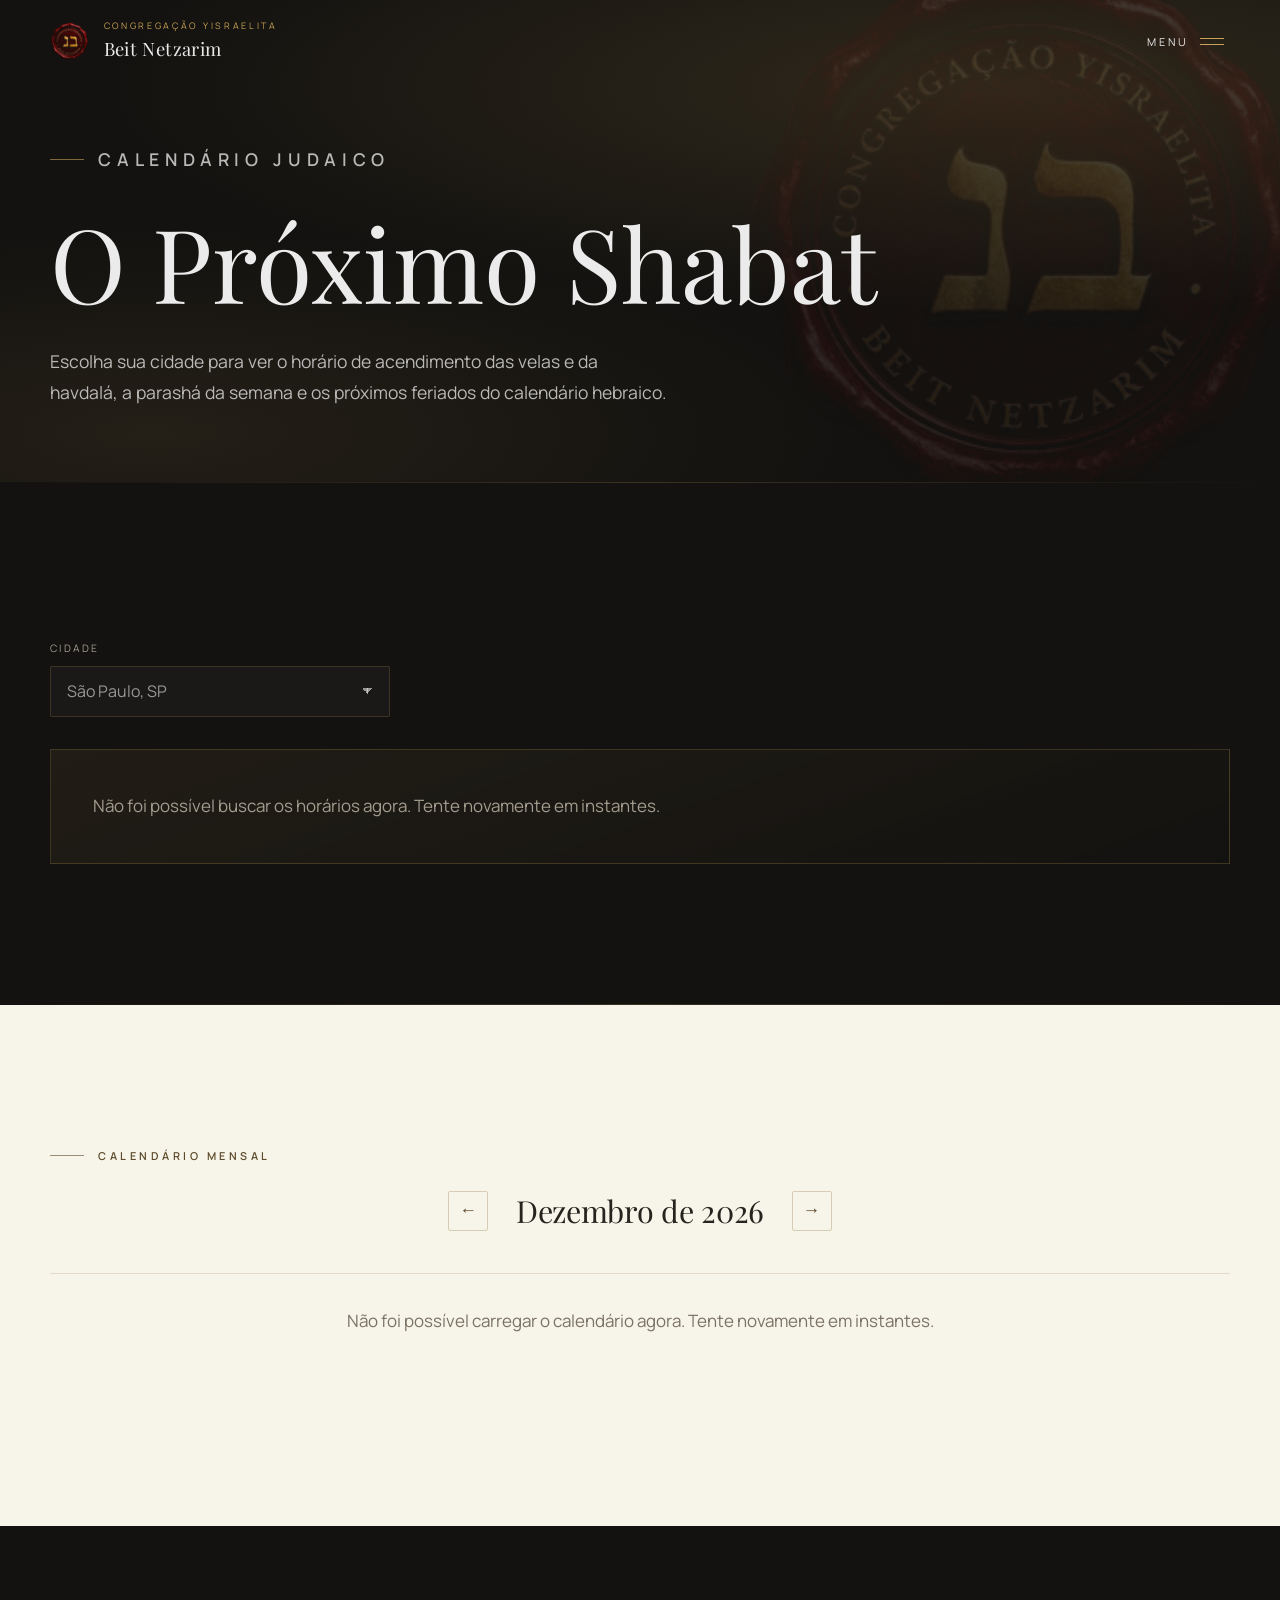
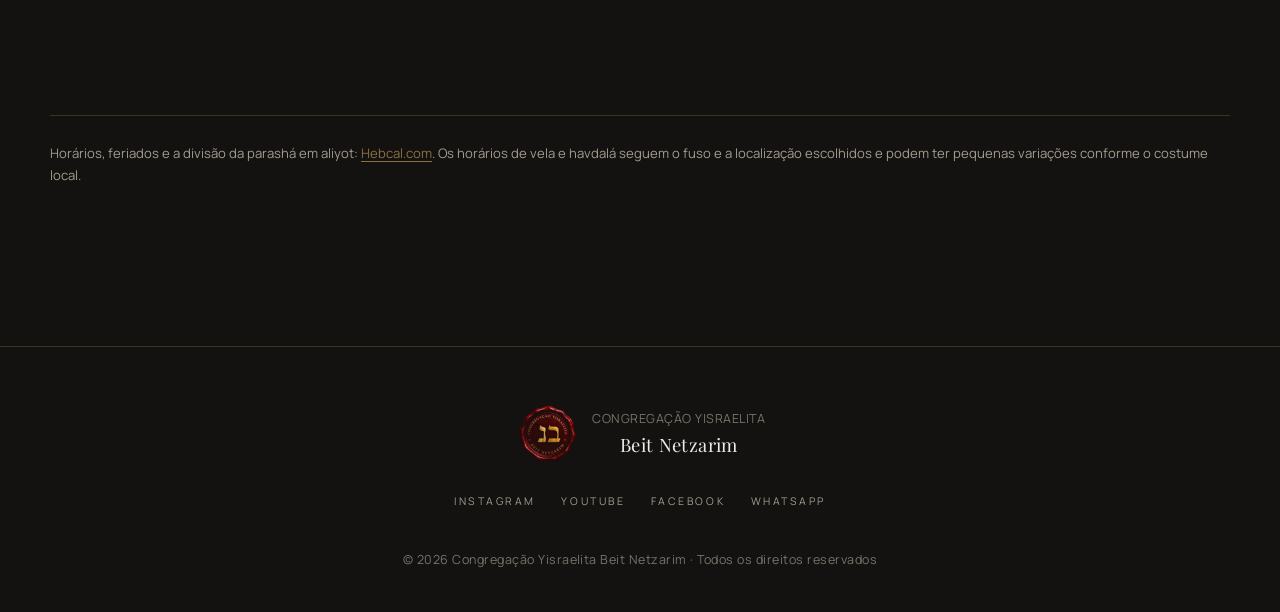
==== calendario.html @ b473cd00 "Adicionar Tora Online e Calendario Judaico Duas paginas novas, no mesmo estilo visual do site:  - to" ====
<!DOCTYPE html>
<html lang="pt-BR">
<head>
<meta charset="utf-8">
<meta name="viewport" content="width=device-width, initial-scale=1">
<title>Calendário Judaico — Congregação Yisraelita Beit Netzarim</title>
<meta name="description" content="O calendário judaico: horário de acendimento das velas e havdalá para a sua cidade, a parashá da semana e os próximos feriados e moadim.">
<meta name="theme-color" content="#131210">
<meta property="og:type" content="website">
<meta property="og:title" content="Calendário Judaico — Beit Netzarim">
<meta property="og:description" content="Horários de Shabat para a sua cidade, a parashá da semana e o calendário do mês.">
<meta property="og:locale" content="pt_BR">
<meta property="og:url" content="https://beitnetzarim.com.br/calendario.html">
<meta property="og:image" content="https://beitnetzarim.com.br/logo.png">
<link rel="canonical" href="https://beitnetzarim.com.br/calendario.html">

<link rel="icon" href="favicon.png" type="image/png">
<link rel="apple-touch-icon" href="logo.png">

<link rel="preconnect" href="https://fonts.googleapis.com">
<link rel="preconnect" href="https://fonts.gstatic.com" crossorigin>
<link href="https://fonts.googleapis.com/css2?family=Manrope:wght@300;400;500;600;700&family=Playfair+Display:ital,wght@0,400;0,500;1,400&display=swap" rel="stylesheet">
<link rel="stylesheet" href="styles.css">
<script>document.documentElement.classList.add('js-reveal');</script>
</head>
<body>

<!-- ==================== CABEÇALHO ==================== -->
<header class="site-header" id="header">
  <a class="brand" href="index.html#inicio" aria-label="Beit Netzarim — início">
    <img class="brand__mark" src="logo-96.png" alt="" width="96" height="96">
    <span class="brand__text">
      <small>Congregação Yisraelita</small>
      <strong>Beit Netzarim</strong>
    </span>
  </a>
  <button class="menu-btn" id="menuBtn" aria-expanded="false" aria-controls="overlay">
    <span class="label">Menu</span>
    <span class="menu-btn__bars" aria-hidden="true"><span></span><span></span></span>
  </button>
</header>

<!-- ==================== MENU ==================== -->
<div class="overlay" id="overlay" role="dialog" aria-modal="true" aria-label="Menu de navegação">
  <div class="overlay__inner">
    <nav>
      <a href="index.html#inicio"><span>01</span>Início</a>
      <a href="index.html#quem-somos"><span>02</span>Quem Somos</a>
      <a href="index.html#lideranca"><span>03</span>Nosso Líder</a>
      <a href="index.html#pilares"><span>04</span>Nossos Pilares</a>
      <a href="index.html#emunatenu"><span>05</span>Nossa Fé</a>
      <a href="index.html#encontros"><span>06</span>Encontros</a>
      <a href="index.html#moadim"><span>07</span>Moadim</a>
      <a href="tora.html"><span>08</span>Torá Online</a>
      <a href="calendario.html"><span>09</span>Calendário</a>
      <a href="index.html#ensino"><span>10</span>Ensino</a>
      <a href="index.html#tzedaka"><span>11</span>Tzedaká</a>
      <a href="index.html#contato"><span>12</span>Contato</a>
    </nav>
    <aside class="overlay__aside">
      <h4>Onde estamos</h4>
      <p>Rua Exemplo, 000 — Bairro<br>Cidade / UF — CEP 00000-000</p>
      <h4>Fale conosco</h4>
      <p><a href="https://wa.me/5500000000000">(00) 00000-0000</a><br>
         <a href="mailto:contato@beitnetzarim.com.br">contato@beitnetzarim.com.br</a></p>
      <h4>Shabat</h4>
      <p>Sexta-feira, ao pôr do sol — Kabalat Shabat<br>Sábado, 10h — Shacharit e Torá<br>Sábado, 15h — Minchá</p>
    </aside>
  </div>
</div>

<!-- ==================== INTRODUÇÃO ==================== -->
<section class="hero hero--pagina" id="inicio">
  <div class="hero__bg" aria-hidden="true"></div>
  <div class="wrap">
    <p class="eyebrow reveal">Calendário Judaico</p>
    <h1 class="reveal hero--pagina__titulo">O Próximo Shabat</h1>
    <p class="lead reveal" style="max-width:56ch">Escolha sua cidade para ver o horário de acendimento das
      velas e da havdalá, a parashá da semana e os próximos feriados do calendário hebraico.</p>
  </div>
</section>

<hr class="rule">

<!-- ==================== LOCALIZAÇÃO + PRÓXIMO SHABAT ==================== -->
<section id="proximo-shabat">
  <div class="wrap">
    <form class="local-form reveal" id="localForm">
      <label>Cidade
        <select id="localCidade" name="cidade"></select>
      </label>
    </form>

    <div class="shabat-card reveal" id="shabatCard" aria-live="polite">
      <p class="shabat-card__status">Buscando horários…</p>
    </div>
  </div>
</section>

<hr class="rule">

<!-- ==================== CALENDÁRIO MENSAL ==================== -->
<section id="calendario-mensal" class="light">
  <div class="wrap">
    <p class="eyebrow reveal">Calendário mensal</p>
    <div class="mes-nav reveal">
      <button class="mes-nav__seta" id="mesAnterior" type="button" aria-label="Mês anterior">&larr;</button>
      <h2 id="mesTitulo">—</h2>
      <button class="mes-nav__seta" id="mesProximo" type="button" aria-label="Próximo mês">&rarr;</button>
    </div>

    <div class="mes-lista" id="mesLista" aria-live="polite">
      <p class="mes-lista__status">Carregando o calendário do mês…</p>
    </div>
  </div>
</section>

<section id="fonte-calendario">
  <div class="wrap">
    <p class="fonte-nota reveal">Horários, feriados e a divisão da parashá em aliyot:
      <a href="https://www.hebcal.com" target="_blank" rel="noopener">Hebcal.com</a>. Os horários de vela e
      havdalá seguem o fuso e a localização escolhidos e podem ter pequenas variações conforme o costume
      local.</p>
  </div>
</section>

<!-- ==================== RODAPÉ ==================== -->
<footer class="site-footer">
  <div class="wrap">
    <a class="brand" href="index.html#inicio">
      <img class="brand__mark brand__mark--footer" src="logo-96.png" alt="" width="96" height="96" loading="lazy">
      <span class="brand__text">
        <small>Congregação Yisraelita</small>
        <strong>Beit Netzarim</strong>
      </span>
    </a>
    <div class="social">
      <a href="#" rel="noopener">Instagram</a>
      <a href="https://www.youtube.com/channel/UC_2wBOGGuZ4y0qSCQz2NJFg" target="_blank" rel="noopener">YouTube</a>
      <a href="#" rel="noopener">Facebook</a>
      <a href="https://wa.me/5500000000000" rel="noopener">WhatsApp</a>
    </div>
    <small>&copy; <span id="ano"></span> Congregação Yisraelita Beit Netzarim &middot; Todos os direitos reservados</small>
  </div>
</footer>

<script src="main.js"></script>
<script src="calendario.js"></script>
</body>
</html>
---- styles.css ----
/* ============================================================
   Congregação Yisraelita Beit Netzarim — estilos
   ============================================================ */

:root{
  --ink:#131210;
  --ink-2:#1b1a17;
  --ink-3:#292723;
  --cream:#f7f4e9;
  --text:#ebebeb;
  --muted:#a39c8f;
  --gold:#c7a257;
  --gold-deep:#8b6f40;
  --gold-dark:#5c4a2a;
  --line:rgba(199,162,87,.22);
  --serif:"Playfair Display", Georgia, "Times New Roman", serif;
  --sans:"Manrope", system-ui, -apple-system, "Segoe UI", sans-serif;
  --maxw:1180px;
}

*,*::before,*::after{box-sizing:border-box}
html{scroll-behavior:smooth}
body{
  margin:0;
  background:var(--ink);
  color:var(--text);
  font-family:var(--sans);
  font-size:17px;
  line-height:1.75;
  -webkit-font-smoothing:antialiased;
  overflow-x:hidden;
}
body.no-scroll{overflow:hidden}
img{max-width:100%;display:block}
a{color:inherit;text-decoration:none}

/* --- tipografia utilitária --- */
.serif{font-family:var(--serif)}
.eyebrow{
  font-size:.68rem;
  letter-spacing:.32em;
  text-transform:uppercase;
  color:var(--gold);
  font-weight:600;
  display:flex;
  align-items:center;
  gap:.9rem;
}
.eyebrow::before{
  content:"";
  width:34px;height:1px;background:var(--gold);opacity:.6;
  flex:none;
}
.eyebrow.center{justify-content:center}
h1,h2,h3{font-family:var(--serif);font-weight:400;line-height:1.14;margin:0}
h2{font-size:clamp(2rem,4.6vw,3.4rem);letter-spacing:-.01em}
h3{font-size:1.35rem}
p{margin:0 0 1.15rem}
.lead{font-size:1.08rem;color:rgba(235,235,235,.78)}
.muted{color:var(--muted)}
em.gold{color:var(--gold);font-style:italic}

.wrap{width:min(100% - 2.6rem,var(--maxw));margin-inline:auto}
section{position:relative;padding:clamp(5rem,11vw,9rem) 0;scroll-margin-top:5rem}
.rule{height:1px;background:linear-gradient(90deg,transparent,var(--line),transparent);border:0;margin:0}

/* --- botões --- */
.btn{
  display:inline-flex;align-items:center;gap:.7rem;
  padding:.95rem 1.9rem;
  font-size:.72rem;letter-spacing:.22em;text-transform:uppercase;font-weight:600;
  border:1px solid var(--gold);
  color:var(--gold);
  background:transparent;
  border-radius:2px;
  cursor:pointer;
  transition:background .35s ease,color .35s ease,transform .35s ease;
}
.btn:hover{background:var(--gold);color:var(--ink);transform:translateY(-2px)}
.btn--solid{background:var(--gold);color:var(--ink)}
.btn--solid:hover{background:var(--cream);border-color:var(--cream)}
.btn--ghost{border-color:rgba(235,235,235,.28);color:rgba(235,235,235,.85)}
.btn--ghost:hover{background:rgba(235,235,235,.9);border-color:transparent;color:var(--ink)}
.btn-row{display:flex;flex-wrap:wrap;gap:1rem;margin-top:2.2rem}

/* --- cabeçalho --- */
.site-header{
  position:fixed;inset:0 0 auto 0;z-index:60;
  display:flex;align-items:center;justify-content:space-between;
  padding:1.1rem clamp(1.3rem,4vw,3rem);
  transition:background .4s ease,padding .4s ease,border-color .4s ease;
  border-bottom:1px solid transparent;
}
.site-header.scrolled{
  background:rgba(19,18,16,.86);
  backdrop-filter:blur(14px);
  border-bottom-color:var(--line);
  padding-top:.8rem;padding-bottom:.8rem;
}
.brand{display:flex;align-items:center;gap:.85rem}
.brand__mark{width:42px;height:42px;flex:none;object-fit:contain}
.brand__mark--footer{width:64px;height:64px}
.brand__text small{
  display:block;font-size:.56rem;letter-spacing:.3em;text-transform:uppercase;color:var(--gold);
}
.brand__text strong{
  display:block;font-family:var(--serif);font-weight:400;font-size:1.15rem;letter-spacing:.02em;
}
.menu-btn{
  display:flex;align-items:center;gap:.7rem;background:none;border:0;color:var(--text);
  font-family:var(--sans);font-size:.68rem;letter-spacing:.28em;text-transform:uppercase;
  cursor:pointer;padding:.5rem;
}
.menu-btn__bars{display:grid;gap:5px}
.menu-btn__bars span{display:block;width:24px;height:1px;background:var(--gold);transition:transform .3s ease,opacity .3s ease}
body.menu-open .menu-btn__bars span:first-child{transform:translateY(3px) rotate(45deg)}
body.menu-open .menu-btn__bars span:last-child{transform:translateY(-3px) rotate(-45deg)}

/* --- menu overlay --- */
.overlay{
  position:fixed;inset:0;z-index:55;
  background:rgba(19,18,16,.97);
  display:grid;place-items:center;
  opacity:0;visibility:hidden;transition:opacity .45s ease,visibility .45s;
}
body.menu-open .overlay{opacity:1;visibility:visible}
.overlay__inner{
  width:min(100% - 3rem,var(--maxw));
  display:grid;gap:3rem;
  grid-template-columns:1.4fr .9fr;
  align-items:center;
}
.overlay nav{display:grid;gap:.2rem}
.overlay nav a{
  font-family:var(--serif);font-size:clamp(1.6rem,4.2vw,2.6rem);
  color:rgba(235,235,235,.85);
  padding:.2rem 0;
  display:flex;align-items:baseline;gap:1rem;
  opacity:0;transform:translateY(18px);
  transition:color .3s ease,opacity .5s ease,transform .5s ease;
}
body.menu-open .overlay nav a{opacity:1;transform:none}
.overlay nav a span{font-family:var(--sans);font-size:.6rem;letter-spacing:.2em;color:var(--gold-deep)}
.overlay nav a:hover{color:var(--gold)}
.overlay__aside{border-left:1px solid var(--line);padding-left:2.4rem;font-size:.92rem;color:var(--muted)}
.overlay__aside h4{font-family:var(--sans);font-size:.64rem;letter-spacing:.28em;text-transform:uppercase;color:var(--gold);margin:0 0 .6rem}
.overlay__aside p{margin-bottom:1.6rem;line-height:1.6}

/* --- hero --- */
.hero{
  min-height:100svh;display:flex;align-items:center;
  padding-top:7rem;padding-bottom:5rem;
  position:relative;overflow:hidden;
}
.hero__bg{
  position:absolute;inset:0;z-index:0;
  background:
    radial-gradient(120% 80% at 78% 18%,rgba(199,162,87,.16),transparent 58%),
    radial-gradient(90% 70% at 12% 90%,rgba(139,111,64,.14),transparent 60%),
    var(--ink);
}
/* selo da congregação como marca d'água do hero */
.hero__bg::after{
  content:"";position:absolute;
  top:50%;right:-4%;transform:translateY(-50%);
  width:min(60vw,620px);aspect-ratio:1;
  background:url("logo-320.png") center/contain no-repeat;
  opacity:.14;
  filter:saturate(.85);
  pointer-events:none;
}
@media (max-width:900px){
  .hero__bg::after{right:-22%;width:min(88vw,520px);opacity:.1}
}
.hero .wrap{position:relative;z-index:1}
.hero h1{
  font-size:clamp(2.9rem,8.4vw,6.4rem);
  max-width:15ch;
  margin:1.8rem 0 1.6rem;
}
.hero p{max-width:52ch;font-size:1.1rem;color:rgba(235,235,235,.76)}
.hero__scroll{
  position:absolute;left:50%;bottom:2.2rem;transform:translateX(-50%);
  font-size:.6rem;letter-spacing:.3em;text-transform:uppercase;color:var(--muted);
  display:grid;justify-items:center;gap:.7rem;z-index:1;
}
.hero__scroll i{display:block;width:1px;height:46px;background:linear-gradient(var(--gold),transparent);animation:drop 2.4s ease-in-out infinite}
@keyframes drop{0%,100%{opacity:.3;transform:scaleY(.6)}50%{opacity:1;transform:scaleY(1)}}

/* --- blocos de conteúdo --- */
.split{display:grid;grid-template-columns:1fr 1fr;gap:clamp(2.5rem,6vw,5.5rem);align-items:center}
.stack > * + *{margin-top:1.4rem}

.plate{
  position:relative;
  border:1px solid var(--line);
  background:linear-gradient(160deg,rgba(199,162,87,.07),rgba(19,18,16,.4));
  padding:clamp(2rem,5vw,3.6rem);
  display:grid;place-items:center;gap:1rem;text-align:center;
  min-height:340px;
}
.plate::before,.plate::after{
  content:"";position:absolute;width:16px;height:16px;border:1px solid var(--gold);opacity:.7;
}
.plate::before{top:12px;left:12px;border-right:0;border-bottom:0}
.plate::after{bottom:12px;right:12px;border-left:0;border-top:0}
.plate .hebrew{font-family:var(--serif);font-size:clamp(2.4rem,5.5vw,3.6rem);color:var(--gold);line-height:1.2}
.plate .translit{font-size:.66rem;letter-spacing:.3em;text-transform:uppercase;color:var(--muted)}

/* --- nosso líder --- */
.leader{align-items:start}
.leader__photo{
  position:relative;aspect-ratio:4/5;overflow:hidden;
  border:1px solid var(--line);
  background:linear-gradient(160deg,rgba(199,162,87,.1),rgba(19,18,16,.5));
}
.leader__photo img{width:100%;height:100%;object-fit:cover;display:block}
.leader__photo--vazio img{display:none}
.leader__placeholder{
  position:absolute;inset:0;display:none;
  flex-direction:column;align-items:center;justify-content:center;gap:.9rem;
  color:var(--muted);text-align:center;
}
.leader__photo--vazio .leader__placeholder{display:flex}
.leader__placeholder svg{width:52px;height:52px;fill:currentColor;opacity:.5}
.leader__placeholder span{font-size:.64rem;letter-spacing:.22em;text-transform:uppercase}
.leader__badge{
  position:absolute;left:0;right:0;bottom:0;z-index:1;
  padding:1.6rem 1.6rem 1.4rem;
  background:linear-gradient(0deg,rgba(19,18,16,.94),rgba(19,18,16,.55) 65%,transparent);
  display:grid;gap:.15rem;
}
.leader__badge-name{font-size:.64rem;letter-spacing:.2em;text-transform:uppercase;color:rgba(235,235,235,.75)}
.leader__badge-role{font-family:var(--serif);font-weight:400;font-size:1.5rem;color:var(--cream)}
.leader__badge-sub{font-size:.62rem;letter-spacing:.28em;text-transform:uppercase;color:var(--gold)}

/* janela "Ver mais" do líder: mesma base do moed-modal, com foto no topo */
.lider-modal{padding:0;overflow:hidden}
.lider-modal__close{
  position:absolute;top:1.1rem;right:1.1rem;z-index:3;
}
.lider-modal__photo{
  position:relative;width:100%;aspect-ratio:16/10;
  background:linear-gradient(160deg,rgba(199,162,87,.14),rgba(19,18,16,.5));
  flex:none;
}
.lider-modal__photo img{width:100%;height:100%;object-fit:cover;display:block}
.lider-modal__photo.leader__photo--vazio img{display:none}
.lider-modal .moed-modal__body{padding-top:1.8rem}

/* --- pilares --- */
.grid-4{display:grid;grid-template-columns:repeat(4,1fr);gap:1.4rem;margin-top:3.4rem}
.card{
  border:1px solid rgba(199,162,87,.16);
  background:rgba(199,162,87,.04);
  padding:2rem 1.7rem;
  transition:transform .4s ease,border-color .4s ease,background .4s ease;
}
.card:hover{transform:translateY(-6px);border-color:var(--gold);background:rgba(199,162,87,.08)}
.card .num{font-family:var(--serif);font-size:.9rem;color:var(--gold-deep);letter-spacing:.1em}
.card h3{margin:.9rem 0 .7rem;font-size:1.3rem}
.card p{font-size:.95rem;color:var(--muted);margin:0;line-height:1.7}

/* --- declaração de fé (acordeão) --- */
.creed{margin-top:3.2rem;border-top:1px solid var(--line)}
.creed__item{border-bottom:1px solid var(--line)}
.creed__item summary{
  list-style:none;cursor:pointer;
  display:flex;align-items:baseline;gap:1.3rem;
  padding:1.6rem .4rem;
  font-family:var(--serif);font-size:clamp(1.25rem,2.6vw,1.7rem);
  transition:color .3s ease,padding-left .3s ease;
}
.creed__item summary::-webkit-details-marker{display:none}
.creed__item summary:hover{color:var(--gold);padding-left:.9rem}
.creed__item summary:focus-visible{outline:1px solid var(--gold);outline-offset:4px}
.creed__num{
  font-family:var(--sans);font-size:.7rem;letter-spacing:.2em;font-weight:600;
  color:var(--gold-deep);flex:none;min-width:2.2rem;
}
.creed__sign{margin-left:auto;flex:none;position:relative;width:14px;height:14px;align-self:center}
.creed__sign::before,.creed__sign::after{
  content:"";position:absolute;background:var(--gold);
  left:0;top:6px;width:14px;height:1px;
  transition:transform .35s ease,opacity .35s ease;
}
.creed__sign::after{transform:rotate(90deg)}
.creed__item[open] .creed__sign::after{transform:rotate(0);opacity:0}
.creed__item[open] > summary{color:var(--gold)}
.creed__body{padding:0 .4rem 2rem calc(2.2rem + 1.3rem);max-width:74ch}
.creed__body p{color:rgba(235,235,235,.78);font-size:1rem;line-height:1.85}
.creed__body p:last-child{margin-bottom:0}
.creed__body p + p{margin-top:0}
.creed__hint{font-size:.7rem;letter-spacing:.22em;text-transform:uppercase;color:var(--muted);margin-top:1.6rem}

/* --- agenda --- */
.schedule{display:grid;gap:0;margin-top:3.2rem;border-top:1px solid var(--line)}
.schedule__row{
  display:grid;grid-template-columns:.55fr 1.3fr .8fr;gap:1.5rem;align-items:baseline;
  padding:1.7rem .4rem;border-bottom:1px solid var(--line);
  transition:background .35s ease,padding-left .35s ease;
}
.schedule__row:hover{background:rgba(199,162,87,.05);padding-left:1.1rem}
.schedule__day{font-size:.68rem;letter-spacing:.26em;text-transform:uppercase;color:var(--gold)}
.schedule__name{font-family:var(--serif);font-size:1.35rem}
.schedule__name small{display:block;font-family:var(--sans);font-size:.85rem;color:var(--muted);letter-spacing:0;margin-top:.35rem}
.schedule__time{font-size:.95rem;color:rgba(235,235,235,.8);text-align:right}

/* --- moadim --- */
.moadim{display:grid;grid-template-columns:repeat(3,1fr);gap:1.2rem;margin-top:3.2rem}
.moed{
  border:1px solid rgba(199,162,87,.14);padding:1.5rem 1.4rem;
  display:grid;gap:.35rem;background:rgba(19,18,16,.4);
  text-align:left;width:100%;font:inherit;color:inherit;cursor:pointer;
  transition:border-color .35s ease,transform .35s ease,background .35s ease;
}
.moed:hover{border-color:var(--gold);transform:translateY(-4px);background:rgba(199,162,87,.06)}
.moed:focus-visible{outline:1px solid var(--gold);outline-offset:4px}
.moed b{font-family:var(--serif);font-weight:400;font-size:1.2rem}
.moed .mes{font-size:.7rem;letter-spacing:.2em;text-transform:uppercase;color:var(--gold-deep)}
.moed small{color:var(--muted);font-size:.88rem;line-height:1.6}
.moed .abrir{
  margin-top:.7rem;font-size:.62rem;letter-spacing:.24em;text-transform:uppercase;color:var(--gold);
  display:flex;align-items:center;gap:.5rem;
}
.moed .abrir::after{content:"→";transition:transform .35s ease}
.moed:hover .abrir::after{transform:translateX(5px)}

/* --- janela de cada festa --- */
.moed-modal:not([open]){display:none} /* também cobre navegadores sem <dialog> */
.moed-modal[open]{display:flex;flex-direction:column}
.moed-modal{
  border:1px solid var(--line);
  background:var(--ink-2);
  color:var(--text);
  padding:0;
  width:min(100% - 2rem,720px);
  max-height:min(86vh,900px);
  border-radius:3px;
  box-shadow:0 30px 90px rgba(0,0,0,.65);
}
.moed-modal::backdrop{background:rgba(10,9,8,.82);backdrop-filter:blur(4px)}
.moed-modal__head{
  position:sticky;top:0;z-index:2;
  background:linear-gradient(180deg,var(--ink-2) 82%,rgba(27,26,23,0));
  padding:2rem clamp(1.4rem,4vw,2.8rem) 1.2rem;
  padding-right:4.6rem;
  border-bottom:1px solid var(--line);
}
.moed-modal__head .eyebrow{font-size:.62rem;letter-spacing:.26em}
.moed-modal h3{font-size:clamp(1.7rem,4vw,2.4rem);margin-top:.9rem;display:flex;align-items:baseline;gap:1rem;flex-wrap:wrap}
.moed-modal h3 .he{font-size:.85em;color:var(--gold)}
.moed-modal__close{
  position:absolute;top:1.1rem;right:1.1rem;
  width:38px;height:38px;border:1px solid var(--line);background:transparent;
  color:var(--gold);font-size:1.2rem;line-height:1;cursor:pointer;border-radius:2px;
  transition:background .3s ease,color .3s ease;
}
.moed-modal__close:hover{background:var(--gold);color:var(--ink)}
.moed-modal__body{padding:1.6rem clamp(1.4rem,4vw,2.8rem) 2.4rem;overflow-y:auto}
.moed-modal__body h4{
  font-family:var(--sans);font-size:.64rem;letter-spacing:.26em;text-transform:uppercase;
  color:var(--gold);margin:2.2rem 0 .9rem;display:flex;align-items:center;gap:.8rem;font-weight:600;
}
.moed-modal__body h4::before{content:"";width:22px;height:1px;background:var(--gold);opacity:.6;flex:none}
.moed-modal__body h4:first-child{margin-top:0}
.moed-modal__body p{font-size:.98rem;line-height:1.8;color:rgba(235,235,235,.8)}
.moed-modal__body p:last-child{margin-bottom:0}
.moed-modal__body ul{margin:0 0 1.15rem;padding-left:1.1rem;color:rgba(235,235,235,.8)}
.moed-modal__body li{font-size:.98rem;line-height:1.8;margin-bottom:.5rem}
.moed-modal__body li::marker{color:var(--gold-deep)}
.moed-modal__nota{
  border-left:1px solid var(--gold);padding:.2rem 0 .2rem 1.2rem;margin-top:2.2rem;
  font-size:.9rem;color:var(--muted);
}

/* --- seção clara (ensino) --- */
.light{background:var(--cream);color:#26241f}
.light .eyebrow{color:var(--gold-dark)}
.light .eyebrow::before{background:var(--gold-dark)}
.light .lead,.light .muted{color:#5c574d}
.light .btn{border-color:var(--gold-dark);color:var(--gold-dark)}
.light .btn:hover{background:var(--gold-dark);color:var(--cream)}
.light .plate{border-color:rgba(139,111,64,.28);background:linear-gradient(160deg,rgba(139,111,64,.1),rgba(255,255,255,.6))}
.light .plate::before,.light .plate::after{border-color:var(--gold-dark)}
.light .plate .hebrew{color:var(--gold-dark)}
.light .plate .translit{color:#7a7365}

/* --- atalhos: Torá Online / Calendário --- */
.ferramentas{
  display:grid;grid-template-columns:1fr 1fr;gap:1.4rem;
  margin-top:clamp(3rem,7vw,4.5rem);
}
.ferramenta-card{
  display:block;padding:1.8rem 2rem;
  border:1px solid rgba(139,111,64,.22);background:rgba(255,255,255,.5);
  transition:transform .35s ease,border-color .35s ease,box-shadow .35s ease;
}
.ferramenta-card:hover{transform:translateY(-5px);border-color:var(--gold-dark);box-shadow:0 16px 36px rgba(92,74,42,.14)}
.ferramenta-card__eyebrow{font-size:.62rem;letter-spacing:.22em;text-transform:uppercase;color:var(--gold-dark);font-weight:600}
.ferramenta-card h3{font-size:1.35rem;margin:.7rem 0 .6rem}
.ferramenta-card p{font-size:.92rem;line-height:1.7;color:#5c574d;margin:0 0 1.1rem}
.ferramenta-card__seta{font-size:.68rem;letter-spacing:.16em;text-transform:uppercase;color:var(--gold-dark);font-weight:600}

/* --- playlists de estudo --- */
.playlists-head{
  display:flex;align-items:flex-end;justify-content:space-between;gap:2rem;flex-wrap:wrap;
  margin-top:clamp(3.5rem,8vw,6rem);
  padding-top:clamp(2.5rem,5vw,3.5rem);
  border-top:1px solid rgba(139,111,64,.25);
}
.playlists-head h3{font-size:clamp(1.5rem,3.2vw,2.1rem);margin-top:.8rem}
.playlists{
  display:grid;grid-template-columns:repeat(3,1fr);gap:1.6rem;
  margin-top:2.6rem;
}
.pl{
  display:flex;flex-direction:column;
  border:1px solid rgba(139,111,64,.22);
  background:rgba(255,255,255,.5);
  color:inherit;
  transition:transform .4s ease,border-color .4s ease,box-shadow .4s ease;
}
.pl:hover{transform:translateY(-6px);border-color:var(--gold-dark);box-shadow:0 18px 40px rgba(92,74,42,.14)}
.pl:focus-visible{outline:1px solid var(--gold-dark);outline-offset:4px}

.pl__capa{
  position:relative;aspect-ratio:16/9;overflow:hidden;
  background:
    radial-gradient(120% 120% at 70% 10%,rgba(199,162,87,.35),transparent 60%),
    linear-gradient(150deg,#2a2622,#151412);
  display:grid;place-items:center;
}
.pl__capa img{position:absolute;inset:0;width:100%;height:100%;object-fit:cover}
.pl__capa::after{
  content:"";position:absolute;inset:0;
  background:linear-gradient(180deg,rgba(19,18,16,.15),rgba(19,18,16,.55));
  transition:background .35s ease;
}
.pl:hover .pl__capa::after{background:linear-gradient(180deg,rgba(19,18,16,.05),rgba(19,18,16,.4))}
.pl__play{position:relative;z-index:2}
.pl__play{
  width:54px;height:54px;border-radius:50%;
  border:1px solid rgba(247,244,233,.5);
  display:grid;place-items:center;
  transition:background .35s ease,border-color .35s ease,transform .35s ease;
}
.pl__play svg{width:15px;height:15px;fill:var(--cream);margin-left:3px}
.pl:hover .pl__play{background:var(--gold);border-color:var(--gold);transform:scale(1.08)}
.pl:hover .pl__play svg{fill:var(--ink)}

.pl__corpo{padding:1.4rem 1.4rem 1.5rem;display:flex;flex-direction:column;flex:1;gap:.55rem}
.pl__serie{font-size:.6rem;letter-spacing:.24em;text-transform:uppercase;color:var(--gold-dark);font-weight:600}
.pl__titulo{font-family:var(--serif);font-size:1.25rem;line-height:1.25}
.pl__desc{font-size:.92rem;line-height:1.7;color:#5c574d;margin:0}
.pl__rodape{
  margin-top:auto;padding-top:1.1rem;
  display:flex;align-items:center;justify-content:space-between;gap:1rem;
  font-size:.62rem;letter-spacing:.2em;text-transform:uppercase;
  border-top:1px solid rgba(139,111,64,.16);
}
.pl__qtd{color:#6b6558}
.pl__acao{color:var(--gold-dark);font-weight:600;display:flex;align-items:center;gap:.45rem}
.pl__acao::after{content:"↗";transition:transform .35s ease}
.pl:hover .pl__acao::after{transform:translate(2px,-2px)}

/* card ainda sem link definido */
.pl--vazio{cursor:default;border-style:dashed}
.pl--vazio:hover{transform:none;box-shadow:none;border-color:rgba(139,111,64,.35)}
.pl--vazio .pl__capa{filter:grayscale(.45) brightness(.85)}
.pl--vazio:hover .pl__play{background:none;border-color:rgba(247,244,233,.5);transform:none}
.pl--vazio:hover .pl__play svg{fill:var(--cream)}
.pl--vazio .pl__acao{color:#6b6558}
.pl--vazio .pl__acao::after{content:"—"}

/* --- páginas internas (Torá Online / Calendário) --- */
.hero--pagina{min-height:auto;padding-top:9rem;padding-bottom:3.5rem}
.hero--pagina__titulo{font-size:clamp(2.6rem,7vw,4.6rem);max-width:20ch;margin:1.4rem 0 1.4rem}

/* --- parashá da semana --- */
.parasha-card{
  margin-top:2.6rem;border:1px solid var(--line);
  background:linear-gradient(160deg,rgba(199,162,87,.08),rgba(19,18,16,.4));
  padding:clamp(1.6rem,4vw,2.6rem);
}
.parasha-card__status{margin:0;color:var(--muted)}
.parasha-card__topo{display:flex;flex-wrap:wrap;justify-content:space-between;align-items:flex-end;gap:1.4rem}
.parasha-card__rotulo{font-size:.66rem;letter-spacing:.22em;text-transform:uppercase;color:var(--gold-deep)}
.parasha-card__nome{font-size:clamp(1.6rem,4vw,2.3rem);margin:.6rem 0 .5rem;display:flex;align-items:baseline;gap:.9rem;flex-wrap:wrap}
.parasha-card__he{font-size:.75em;color:var(--gold)}
.parasha-card__ref{margin:0;color:var(--muted);font-size:.92rem}
.parasha-card__haftara{margin:1.2rem 0 0;font-size:.9rem;color:rgba(235,235,235,.75)}
.aliyah-pills{display:flex;flex-wrap:wrap;align-items:center;gap:.6rem;margin-top:1.6rem}
.aliyah-pills__label{font-size:.66rem;letter-spacing:.2em;text-transform:uppercase;color:var(--muted);margin-right:.4rem}
.aliyah-pill{
  font-family:var(--sans);font-size:.78rem;color:var(--text);
  background:rgba(199,162,87,.06);border:1px solid rgba(199,162,87,.25);border-radius:999px;
  padding:.5rem 1rem;cursor:pointer;transition:background .3s ease,border-color .3s ease;
  display:inline-flex;gap:.4rem;align-items:baseline;
}
.aliyah-pill b{color:var(--gold);font-weight:600}
.aliyah-pill:hover{background:rgba(199,162,87,.14);border-color:var(--gold)}

/* --- formulário de leitura livre --- */
.estudo-form{
  display:grid;grid-template-columns:1fr 1fr auto;gap:1.2rem;align-items:end;
  margin-top:2.6rem;max-width:760px;
}
.estudo-form label{display:grid;gap:.5rem;font-size:.64rem;letter-spacing:.24em;text-transform:uppercase;color:var(--muted)}
.light .estudo-form label{color:#7a7365}
.estudo-form select{
  font-family:var(--sans);font-size:1rem;color:var(--text);
  background:rgba(255,255,255,.03);border:1px solid rgba(199,162,87,.2);
  padding:.85rem 1rem;border-radius:2px;appearance:none;cursor:pointer;
  background-image:linear-gradient(45deg,transparent 50%,currentColor 50%),linear-gradient(135deg,currentColor 50%,transparent 50%);
  background-position:calc(100% - 1.3rem) center,calc(100% - 1rem) center;
  background-size:6px 6px;background-repeat:no-repeat;
  color:rgba(235,235,235,.6);
}
.light .estudo-form select{background:rgba(255,255,255,.6);color:#26241f;border-color:rgba(139,111,64,.28)}
.estudo-form select:focus{outline:0;border-color:var(--gold)}

/* --- leitor de versículos --- */
.leitor{margin-top:1rem}
.leitor__vazio{color:var(--muted);text-align:center;padding:2rem 0}
.leitor__status{color:var(--muted);text-align:center;padding:2rem 0}
.leitor__erro{color:var(--gold);text-align:center;padding:2rem 0}
.leitor__titulo-bloco{margin-bottom:2.4rem}
.leitor__titulo-bloco h2{display:flex;align-items:baseline;gap:.9rem;flex-wrap:wrap}
.leitor__titulo-bloco h2 .he{font-size:.7em;color:var(--gold)}
.leitor__nota-maftir{font-size:.86rem;color:var(--gold-deep);margin-top:.6rem}
.leitor__capitulo-wrap{margin-top:2.6rem;padding-top:1.6rem;border-top:1px solid var(--line)}
.leitor__capitulo-wrap:first-child{margin-top:0;padding-top:0;border-top:0}
.leitor__cap-titulo{font-size:1.1rem;color:var(--gold-deep);margin:0 0 .6rem}
.leitor__aviso-divergencia{font-size:.82rem;color:var(--muted);margin:0 0 1.4rem;max-width:60ch;line-height:1.6}
.leitor__link-retry{
  background:none;border:0;padding:0;margin-left:.3rem;cursor:pointer;
  color:var(--gold-deep);text-decoration:underline;text-underline-offset:.2em;
  font-family:inherit;font-size:inherit;
}
.leitor__link-retry:hover{color:var(--gold)}
.leitor__aliyah-tag{
  margin:1.8rem 0 1rem;font-size:.66rem;letter-spacing:.24em;text-transform:uppercase;color:var(--gold);
  display:flex;align-items:center;gap:.8rem;
}
.leitor__aliyah-tag::before{content:"";width:22px;height:1px;background:var(--gold);opacity:.6;flex:none}

.versiculo{display:flex;gap:1.1rem;padding:.9rem 0;border-bottom:1px solid rgba(199,162,87,.08);scroll-margin-top:6rem}
.versiculo__num{
  flex:none;width:1.8rem;padding-top:.15rem;
  font-family:var(--sans);font-size:.78rem;color:var(--gold-deep);text-align:right;
}
.versiculo__textos{flex:1;min-width:0}
.versiculo__he{
  font-family:var(--serif);font-size:1.15rem;line-height:1.9;color:rgba(235,235,235,.92);margin:0 0 .4rem;
}
.versiculo__pt{font-size:.98rem;line-height:1.75;color:rgba(235,235,235,.72);margin:0}

.fonte-nota{margin-top:3rem;padding-top:1.6rem;border-top:1px solid var(--line);font-size:.82rem;color:var(--muted);line-height:1.7}
.fonte-nota a{color:var(--gold-deep);text-decoration:underline;text-underline-offset:.2em}
.fonte-nota a:hover{color:var(--gold)}

/* --- calendário: seletor de cidade e próximo Shabat --- */
.local-form{max-width:340px;margin-top:1rem}
.local-form label{display:grid;gap:.5rem;font-size:.64rem;letter-spacing:.24em;text-transform:uppercase;color:var(--muted)}
.local-form select{
  font-family:var(--sans);font-size:1rem;color:var(--text);
  background:rgba(255,255,255,.03);border:1px solid rgba(199,162,87,.2);
  padding:.85rem 1rem;border-radius:2px;appearance:none;cursor:pointer;
  background-image:linear-gradient(45deg,transparent 50%,currentColor 50%),linear-gradient(135deg,currentColor 50%,transparent 50%);
  background-position:calc(100% - 1.3rem) center,calc(100% - 1rem) center;
  background-size:6px 6px;background-repeat:no-repeat;color:rgba(235,235,235,.6);
}
.local-form select:focus{outline:0;border-color:var(--gold)}

.shabat-card{
  margin-top:2rem;border:1px solid var(--line);
  background:linear-gradient(160deg,rgba(199,162,87,.08),rgba(19,18,16,.4));
  padding:clamp(1.6rem,4vw,2.6rem);
}
.shabat-card__status{margin:0;color:var(--muted)}
.shabat-card__local{margin:0 0 .6rem;font-size:.68rem;letter-spacing:.2em;text-transform:uppercase;color:var(--gold-deep)}
.shabat-card__parasha{font-size:clamp(1.6rem,4vw,2.3rem);margin:0 0 1.6rem;display:flex;align-items:baseline;gap:.9rem;flex-wrap:wrap}
.shabat-card__parasha .he{font-size:.75em;color:var(--gold)}
.shabat-card__horarios{display:flex;flex-wrap:wrap;gap:2.4rem;margin-bottom:1rem}
.shabat-card__horario{display:grid;gap:.4rem}
.shabat-card__horario-label{font-size:.7rem;color:var(--muted)}
.shabat-card__horario strong{font-family:var(--serif);font-size:1.8rem;font-weight:400;color:var(--cream)}
.shabat-card__feriado{font-size:.9rem;color:var(--gold);margin:.3rem 0 0}
.shabat-card .btn{margin-top:1.6rem}

/* --- calendário mensal --- */
.mes-nav{display:flex;align-items:center;justify-content:center;gap:1.6rem;margin-top:1.6rem}
.mes-nav h2{font-size:clamp(1.3rem,3vw,1.9rem);min-width:14ch;text-align:center}
.mes-nav__seta{
  width:40px;height:40px;border:1px solid rgba(139,111,64,.3);background:transparent;
  color:var(--gold-dark);font-size:1.1rem;cursor:pointer;border-radius:2px;
  transition:background .3s ease,color .3s ease;
}
.mes-nav__seta:hover{background:var(--gold-dark);color:var(--cream)}

.mes-lista{margin-top:2.6rem;border-top:1px solid rgba(139,111,64,.2)}
.mes-lista__status{padding:2rem 0;text-align:center;color:#7a7365}
.mes-lista__linha{
  display:grid;grid-template-columns:4.5rem 1fr auto;gap:1.4rem;align-items:center;
  padding:1.2rem .3rem;border-bottom:1px solid rgba(139,111,64,.16);
}
.mes-lista__dia{display:grid;justify-items:center;line-height:1.2}
.mes-lista__dia-semana{font-size:.62rem;letter-spacing:.16em;text-transform:uppercase;color:#8a8377}
.mes-lista__dia-numero{font-family:var(--serif);font-size:1.5rem;color:#26241f}
.mes-lista__titulo{display:flex;align-items:center;gap:.7rem;flex-wrap:wrap}
.mes-lista__nome{font-family:var(--serif);font-size:1.1rem}
.mes-lista__tag{
  font-size:.6rem;letter-spacing:.16em;text-transform:uppercase;color:var(--gold-dark);
  border:1px solid rgba(139,111,64,.3);padding:.15rem .5rem;border-radius:999px;
}
.mes-lista__tag--festa{color:#fff;background:var(--gold-dark);border-color:var(--gold-dark)}
.mes-lista__memo{margin:.3rem 0 0;font-size:.85rem;color:#7a7365}
.mes-lista__horarios{display:flex;flex-direction:column;gap:.3rem;text-align:right;font-size:.85rem;color:#5c574d;white-space:nowrap}

/* --- tzedaká --- */
.quote{text-align:center;margin-inline:auto}
/* só os textos corridos ficam estreitos; a bênção usa a largura toda */
.quote > h2,.quote > .muted{max-width:60ch;margin-inline:auto}
.quote__he{
  font-family:var(--serif);
  font-size:clamp(1.35rem,3.4vw,2.1rem);
  line-height:2.1;
  color:var(--gold);
  margin:2.4rem 0 0;
  display:grid;gap:.2rem;
}
.quote blockquote{
  font-family:var(--serif);font-size:clamp(1.1rem,2.25vw,1.7rem);line-height:1.55;
  margin:1.8rem 0 1.4rem;color:var(--cream);
  display:grid;gap:.45rem;
  position:relative;padding-top:1.8rem;
}
/* a partir do tablet, cada verso ocupa exatamente uma linha */
@media (min-width:820px){
  .quote blockquote span{white-space:nowrap}
}
.quote blockquote::before{
  content:"";position:absolute;top:0;left:50%;transform:translateX(-50%);
  width:56px;height:1px;background:var(--gold);opacity:.5;
}
.quote cite{font-style:normal;font-size:.66rem;letter-spacing:.28em;text-transform:uppercase;color:var(--gold)}

/* --- contato --- */
.contact-grid{display:grid;grid-template-columns:1fr 1fr;gap:clamp(2.5rem,6vw,5rem);margin-top:3rem}
.info-list{display:grid;gap:1.8rem}
.info-list div h4{font-family:var(--sans);font-size:.64rem;letter-spacing:.28em;text-transform:uppercase;color:var(--gold);margin:0 0 .5rem}
.info-list div p{margin:0;color:rgba(235,235,235,.82)}
.info-list a:hover{color:var(--gold)}

form{display:grid;gap:1.1rem}
label{display:grid;gap:.5rem;font-size:.64rem;letter-spacing:.24em;text-transform:uppercase;color:var(--muted)}
input,textarea{
  font-family:var(--sans);font-size:1rem;color:var(--text);
  background:rgba(255,255,255,.03);border:1px solid rgba(199,162,87,.2);
  padding:.85rem 1rem;border-radius:2px;
  transition:border-color .3s ease,background .3s ease;
}
input:focus,textarea:focus{outline:0;border-color:var(--gold);background:rgba(199,162,87,.06)}
textarea{resize:vertical;min-height:130px}

/* --- rodapé --- */
.site-footer{border-top:1px solid var(--line);padding:3.5rem 0 2.5rem;text-align:center}
.site-footer .brand{justify-content:center;margin-bottom:1.4rem}
.social{display:flex;justify-content:center;gap:1.6rem;margin:1.6rem 0 2rem;flex-wrap:wrap}
.social a{font-size:.66rem;letter-spacing:.24em;text-transform:uppercase;color:var(--muted)}
.social a:hover{color:var(--gold)}
.site-footer small{color:rgba(163,156,143,.7);font-size:.78rem;letter-spacing:.04em}

/* --- reveal (só esconde se o JS estiver ativo) --- */
html.js-reveal .reveal{opacity:0;transform:translateY(28px);transition:opacity .9s cubic-bezier(.2,.7,.2,1),transform .9s cubic-bezier(.2,.7,.2,1)}
html.js-reveal .reveal.in{opacity:1;transform:none}

/* --- responsivo --- */
@media (max-width:960px){
  .split,.contact-grid,.overlay__inner{grid-template-columns:1fr}
  .overlay__aside{border-left:0;border-top:1px solid var(--line);padding:2rem 0 0}
  .grid-4{grid-template-columns:repeat(2,1fr)}
  .moadim{grid-template-columns:repeat(2,1fr)}
  .playlists{grid-template-columns:repeat(2,1fr)}
}
@media (max-width:640px){
  body{font-size:16px}
  .grid-4,.moadim,.playlists,.ferramentas{grid-template-columns:1fr}
  .playlists-head{flex-direction:column;align-items:flex-start;gap:1.2rem}
  .estudo-form{grid-template-columns:1fr}
  .parasha-card__topo{align-items:flex-start}
  .versiculo{gap:.7rem}
  .versiculo__num{width:1.4rem}
  .mes-lista__linha{grid-template-columns:3rem 1fr;row-gap:.5rem}
  .mes-lista__horarios{grid-column:1 / -1;flex-direction:row;text-align:left;gap:1rem;padding-left:calc(3rem + 1.4rem)}
  .mes-nav{gap:1rem}
  .mes-nav h2{min-width:0}
  .moed-modal{width:100%;max-height:92vh;border-radius:0}
  .moed-modal__head{padding:1.6rem 1.2rem 1rem;padding-right:4rem}
  .moed-modal__body{padding:1.3rem 1.2rem 2rem}
  .lider-modal__photo{aspect-ratio:4/5}
  .leader__photo{aspect-ratio:1/1}
  .creed__item summary{gap:.9rem;padding:1.3rem .2rem}
  .creed__num{min-width:1.8rem}
  .creed__body{padding-left:0;padding-bottom:1.6rem}
  .schedule__row{grid-template-columns:1fr;gap:.4rem;padding:1.4rem .2rem}
  .schedule__time{text-align:left}
  .brand__text strong{font-size:1rem}
  .menu-btn .label{display:none}
}
@media (prefers-reduced-motion:reduce){
  *{animation:none!important;transition-duration:.01ms!important}
  html.js-reveal .reveal{opacity:1;transform:none}
}
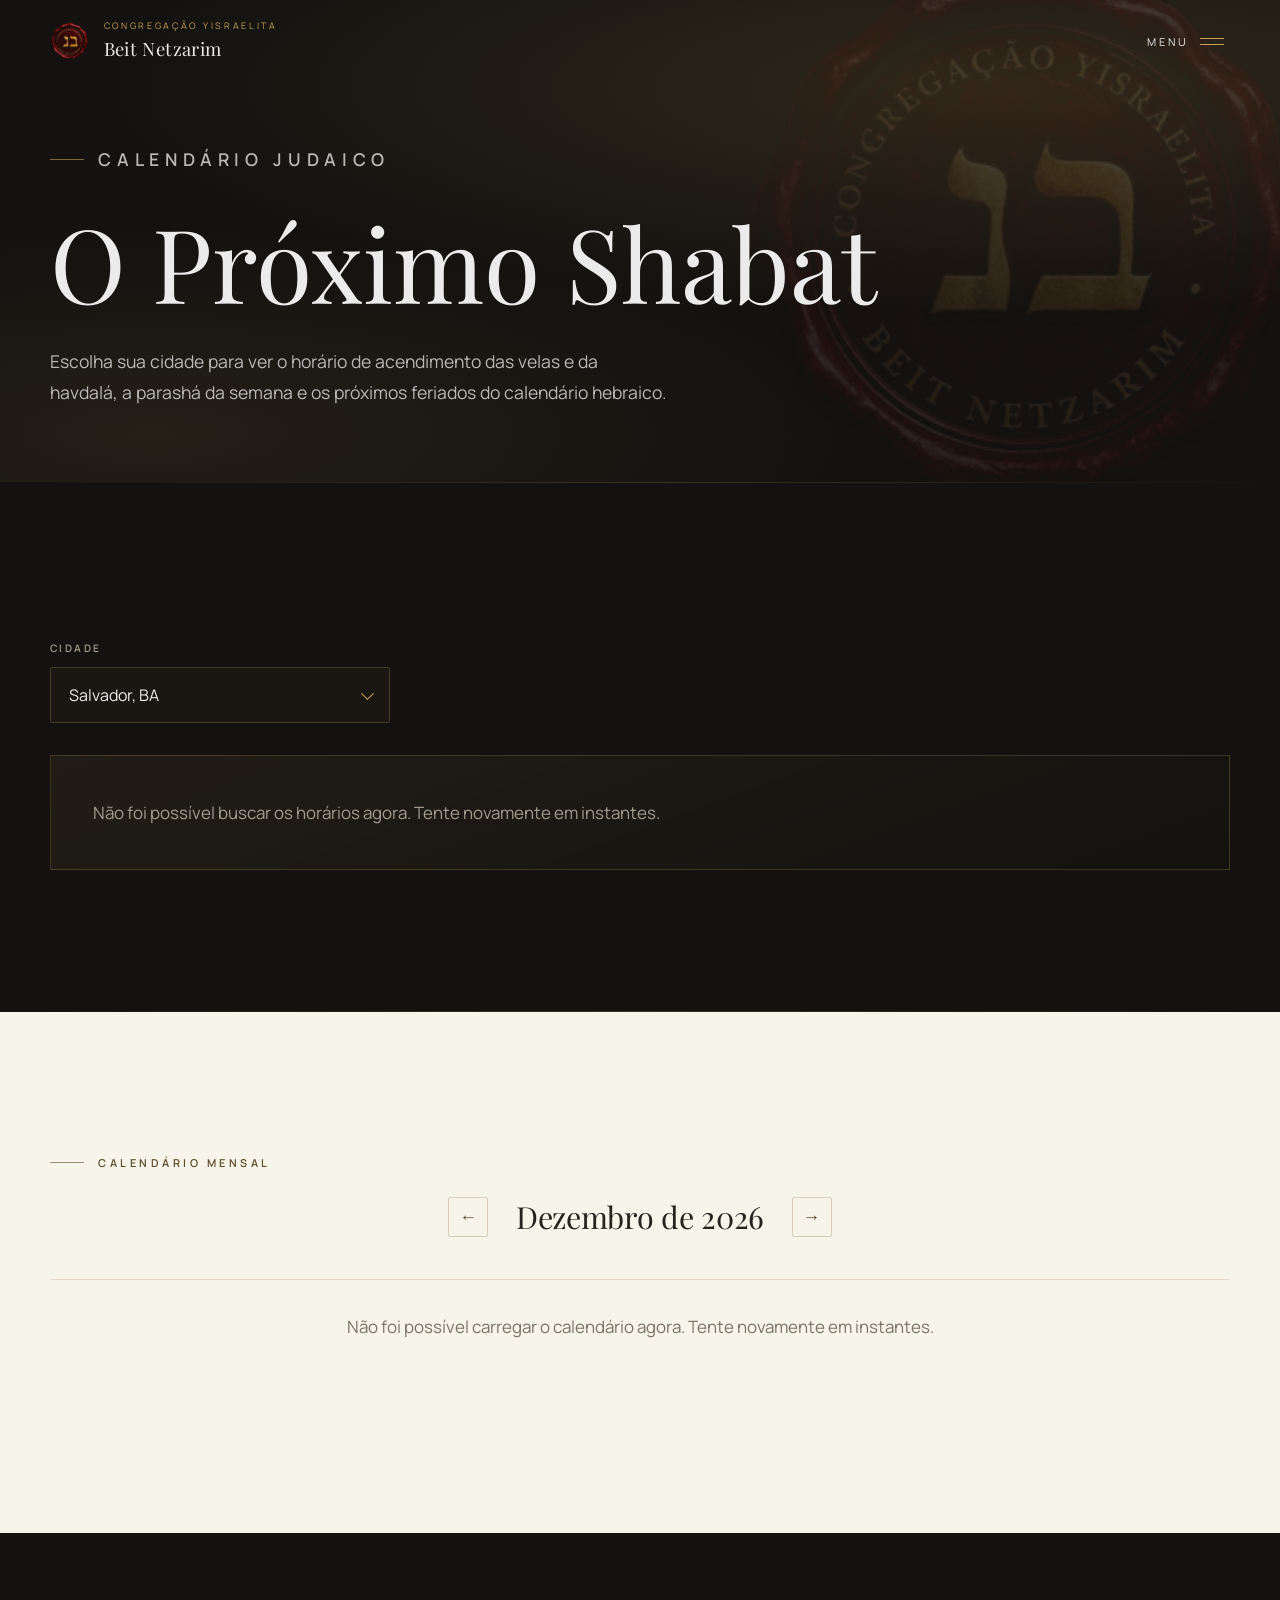
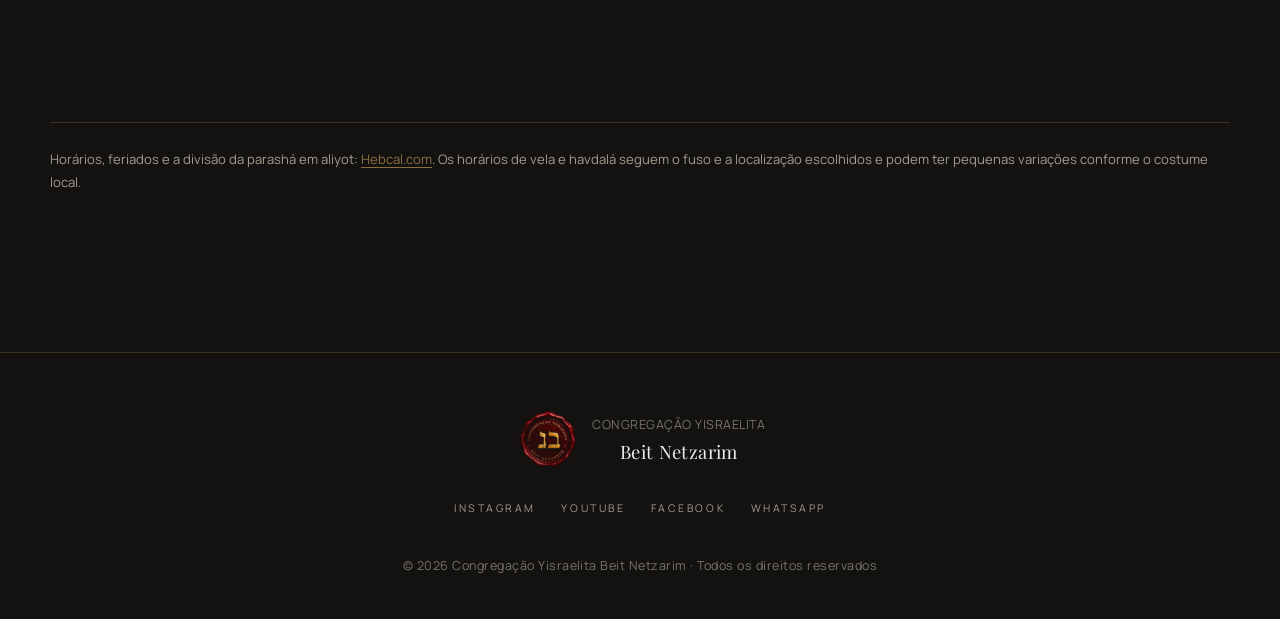
==== commit cb5a9516: "Refazer o visual dos selects, aliyot e formularios Os selects nativos (livro/capitulo na Tora Online" ====
--- a/calendario.html
+++ b/calendario.html
@@ -87,7 +87,9 @@
   <div class="wrap">
     <form class="local-form reveal" id="localForm">
       <label>Cidade
-        <select id="localCidade" name="cidade"></select>
+        <span class="campo-select">
+          <select class="campo-select__el" id="localCidade" name="cidade"></select>
+        </span>
       </label>
     </form>
 
--- a/styles.css
+++ b/styles.css
@@ -389,7 +389,7 @@
 /* --- atalhos: Torá Online / Calendário --- */
 .ferramentas{
   display:grid;grid-template-columns:1fr 1fr;gap:1.4rem;
-  margin-top:clamp(3rem,7vw,4.5rem);
+  margin-top:3rem;
 }
 .ferramenta-card{
   display:block;padding:1.8rem 2rem;
@@ -401,6 +401,16 @@
 .ferramenta-card h3{font-size:1.35rem;margin:.7rem 0 .6rem}
 .ferramenta-card p{font-size:.92rem;line-height:1.7;color:#5c574d;margin:0 0 1.1rem}
 .ferramenta-card__seta{font-size:.68rem;letter-spacing:.16em;text-transform:uppercase;color:var(--gold-dark);font-weight:600}
+
+/* variante para fundo escuro (fora da seção Ensino, que é clara) */
+.ferramenta-card--escura{
+  border-color:rgba(199,162,87,.16);background:rgba(199,162,87,.04);
+}
+.ferramenta-card--escura:hover{border-color:var(--gold);box-shadow:none}
+.ferramenta-card--escura .ferramenta-card__eyebrow{color:var(--gold-deep)}
+.ferramenta-card--escura h3{font-family:var(--serif);font-weight:400;color:var(--text)}
+.ferramenta-card--escura p{color:var(--muted)}
+.ferramenta-card--escura .ferramenta-card__seta{color:var(--gold)}
 
 /* --- playlists de estudo --- */
 .playlists-head{
@@ -490,35 +500,61 @@
 .parasha-card__he{font-size:.75em;color:var(--gold)}
 .parasha-card__ref{margin:0;color:var(--muted);font-size:.92rem}
 .parasha-card__haftara{margin:1.2rem 0 0;font-size:.9rem;color:rgba(235,235,235,.75)}
-.aliyah-pills{display:flex;flex-wrap:wrap;align-items:center;gap:.6rem;margin-top:1.6rem}
-.aliyah-pills__label{font-size:.66rem;letter-spacing:.2em;text-transform:uppercase;color:var(--muted);margin-right:.4rem}
+.aliyah-pills{margin-top:2rem;padding-top:1.8rem;border-top:1px solid var(--line)}
+.aliyah-pills__label{
+  display:block;margin-bottom:1rem;
+  font-size:.64rem;letter-spacing:.24em;text-transform:uppercase;color:var(--gold-deep);font-weight:600;
+}
+.aliyah-pills__grid{display:grid;grid-template-columns:repeat(4,1fr);gap:.7rem}
 .aliyah-pill{
-  font-family:var(--sans);font-size:.78rem;color:var(--text);
-  background:rgba(199,162,87,.06);border:1px solid rgba(199,162,87,.25);border-radius:999px;
-  padding:.5rem 1rem;cursor:pointer;transition:background .3s ease,border-color .3s ease;
-  display:inline-flex;gap:.4rem;align-items:baseline;
-}
-.aliyah-pill b{color:var(--gold);font-weight:600}
-.aliyah-pill:hover{background:rgba(199,162,87,.14);border-color:var(--gold)}
+  font-family:var(--sans);color:rgba(235,235,235,.85);
+  background:rgba(199,162,87,.045);border:1px solid rgba(199,162,87,.18);border-radius:2px;
+  padding:.85rem 1rem;cursor:pointer;text-align:left;
+  display:flex;flex-direction:column;gap:.35rem;
+  transition:background .3s ease,border-color .3s ease,transform .3s ease;
+}
+.aliyah-pill__nome{font-size:.72rem;letter-spacing:.03em}
+.aliyah-pill__ref{font-family:var(--serif);font-size:1.15rem;color:var(--gold)}
+.aliyah-pill:hover{background:rgba(199,162,87,.1);border-color:var(--gold);transform:translateY(-3px)}
+.aliyah-pill:focus-visible{outline:1px solid var(--gold);outline-offset:2px}
+
+/* --- select "premium": mesma linguagem visual em toda a página --- */
+.campo-select{position:relative}
+.campo-select::after{
+  content:"";position:absolute;right:1.15rem;top:50%;
+  width:9px;height:9px;pointer-events:none;
+  border-right:1.5px solid var(--gold);border-bottom:1.5px solid var(--gold);
+  transform:translateY(-65%) rotate(45deg);
+}
+.light .campo-select::after{border-color:var(--gold-dark)}
+select.campo-select__el{
+  width:100%;
+  font-family:var(--sans);font-size:1rem;color:var(--text);
+  background:rgba(199,162,87,.04);border:1px solid rgba(199,162,87,.25);
+  padding:1rem 2.6rem 1rem 1.15rem;border-radius:2px;
+  appearance:none;-webkit-appearance:none;cursor:pointer;
+  transition:border-color .3s ease,background .3s ease;
+}
+select.campo-select__el:hover{border-color:rgba(199,162,87,.45)}
+select.campo-select__el:focus{outline:0;border-color:var(--gold);background:rgba(199,162,87,.08)}
+.light select.campo-select__el{
+  background:rgba(255,255,255,.55);color:#26241f;border-color:rgba(139,111,64,.28);
+}
+.light select.campo-select__el:hover{border-color:rgba(139,111,64,.5)}
+.light select.campo-select__el:focus{border-color:var(--gold-dark);background:rgba(139,111,64,.08)}
 
 /* --- formulário de leitura livre --- */
+.estudo-painel{
+  margin-top:2.6rem;max-width:820px;
+  border:1px solid rgba(139,111,64,.22);
+  background:linear-gradient(160deg,rgba(139,111,64,.07),rgba(255,255,255,.5));
+  padding:clamp(1.6rem,4vw,2.4rem);
+}
 .estudo-form{
-  display:grid;grid-template-columns:1fr 1fr auto;gap:1.2rem;align-items:end;
-  margin-top:2.6rem;max-width:760px;
-}
-.estudo-form label{display:grid;gap:.5rem;font-size:.64rem;letter-spacing:.24em;text-transform:uppercase;color:var(--muted)}
-.light .estudo-form label{color:#7a7365}
-.estudo-form select{
-  font-family:var(--sans);font-size:1rem;color:var(--text);
-  background:rgba(255,255,255,.03);border:1px solid rgba(199,162,87,.2);
-  padding:.85rem 1rem;border-radius:2px;appearance:none;cursor:pointer;
-  background-image:linear-gradient(45deg,transparent 50%,currentColor 50%),linear-gradient(135deg,currentColor 50%,transparent 50%);
-  background-position:calc(100% - 1.3rem) center,calc(100% - 1rem) center;
-  background-size:6px 6px;background-repeat:no-repeat;
-  color:rgba(235,235,235,.6);
-}
-.light .estudo-form select{background:rgba(255,255,255,.6);color:#26241f;border-color:rgba(139,111,64,.28)}
-.estudo-form select:focus{outline:0;border-color:var(--gold)}
+  display:grid;grid-template-columns:1fr 1fr auto;gap:1.4rem;align-items:end;
+}
+.estudo-form label{display:grid;gap:.6rem;font-size:.64rem;letter-spacing:.24em;text-transform:uppercase;color:#7a7365;font-weight:600}
+.estudo-form .btn{padding-top:1rem;padding-bottom:1rem}
 
 /* --- leitor de versículos --- */
 .leitor{margin-top:1rem}
@@ -562,16 +598,7 @@
 
 /* --- calendário: seletor de cidade e próximo Shabat --- */
 .local-form{max-width:340px;margin-top:1rem}
-.local-form label{display:grid;gap:.5rem;font-size:.64rem;letter-spacing:.24em;text-transform:uppercase;color:var(--muted)}
-.local-form select{
-  font-family:var(--sans);font-size:1rem;color:var(--text);
-  background:rgba(255,255,255,.03);border:1px solid rgba(199,162,87,.2);
-  padding:.85rem 1rem;border-radius:2px;appearance:none;cursor:pointer;
-  background-image:linear-gradient(45deg,transparent 50%,currentColor 50%),linear-gradient(135deg,currentColor 50%,transparent 50%);
-  background-position:calc(100% - 1.3rem) center,calc(100% - 1rem) center;
-  background-size:6px 6px;background-repeat:no-repeat;color:rgba(235,235,235,.6);
-}
-.local-form select:focus{outline:0;border-color:var(--gold)}
+.local-form label{display:grid;gap:.6rem;font-size:.64rem;letter-spacing:.24em;text-transform:uppercase;color:var(--muted);font-weight:600}
 
 .shabat-card{
   margin-top:2rem;border:1px solid var(--line);
@@ -689,6 +716,7 @@
   .grid-4,.moadim,.playlists,.ferramentas{grid-template-columns:1fr}
   .playlists-head{flex-direction:column;align-items:flex-start;gap:1.2rem}
   .estudo-form{grid-template-columns:1fr}
+  .aliyah-pills__grid{grid-template-columns:repeat(2,1fr)}
   .parasha-card__topo{align-items:flex-start}
   .versiculo{gap:.7rem}
   .versiculo__num{width:1.4rem}
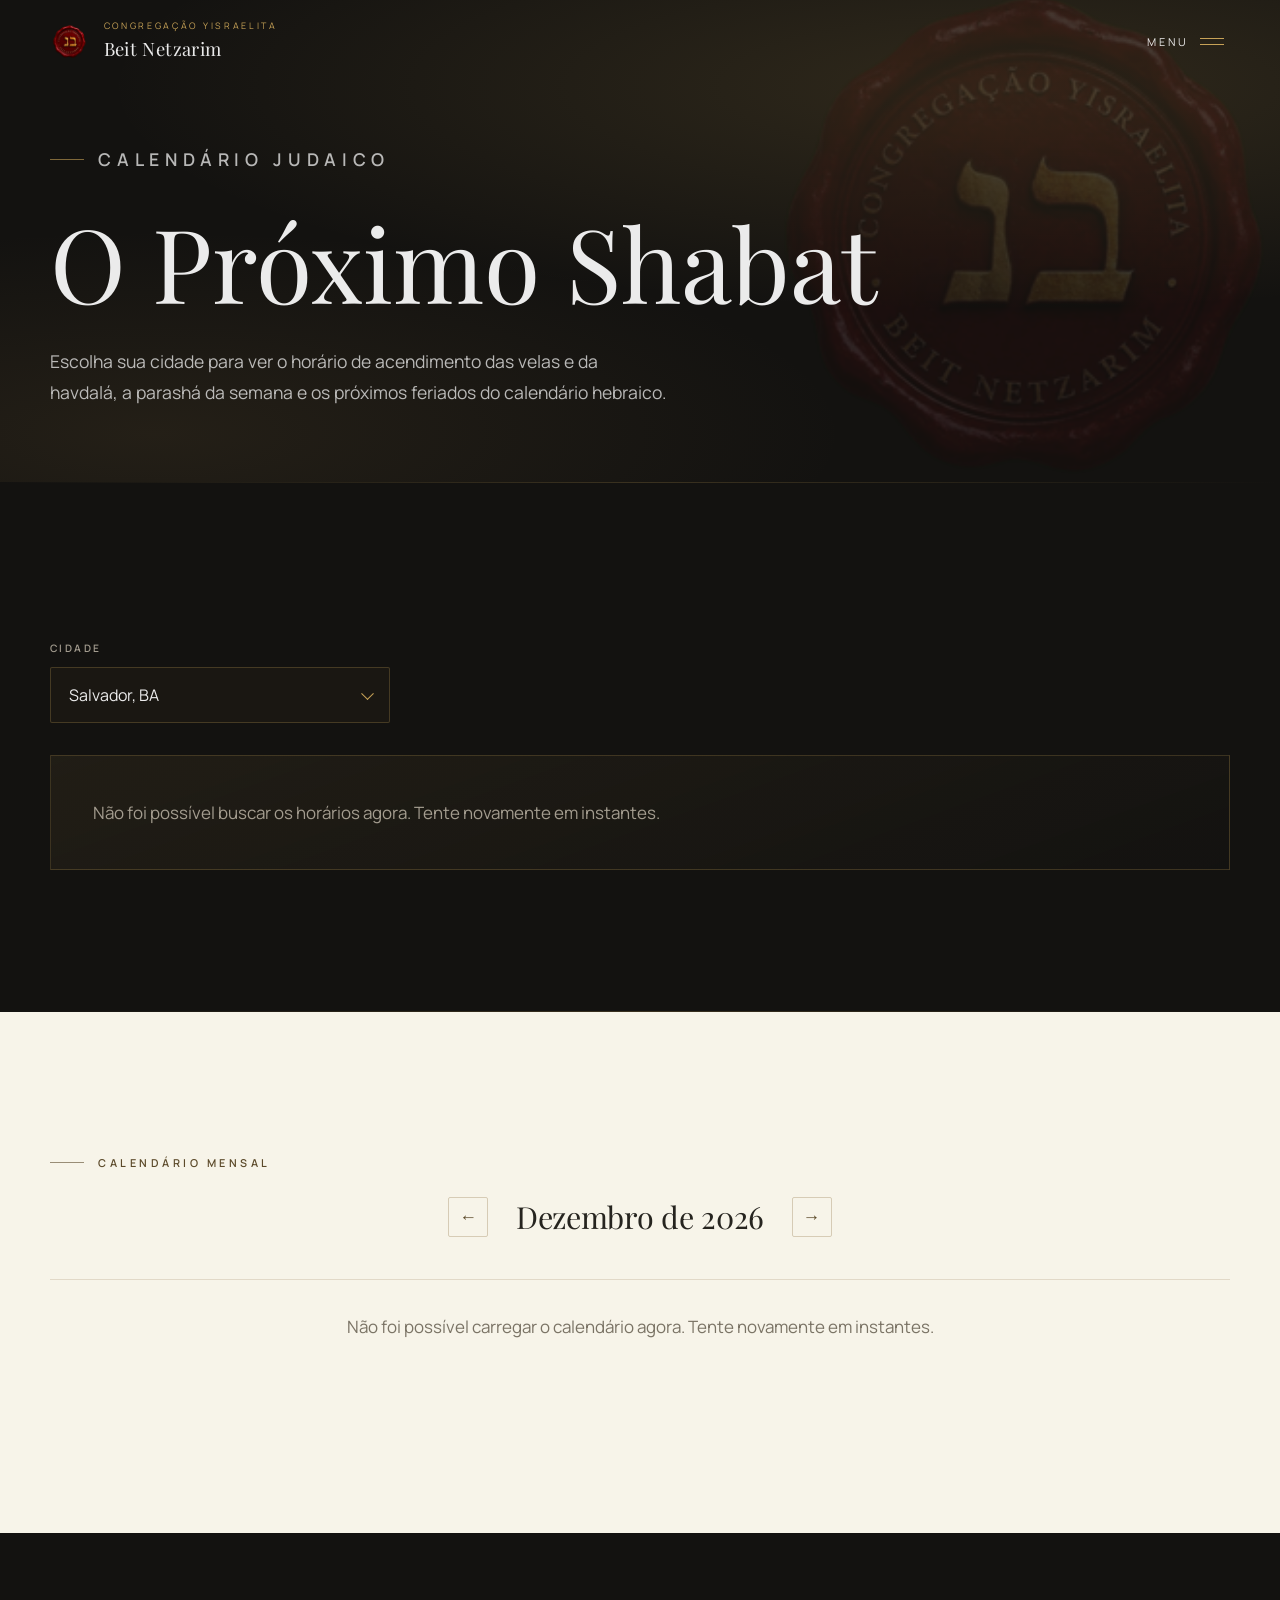
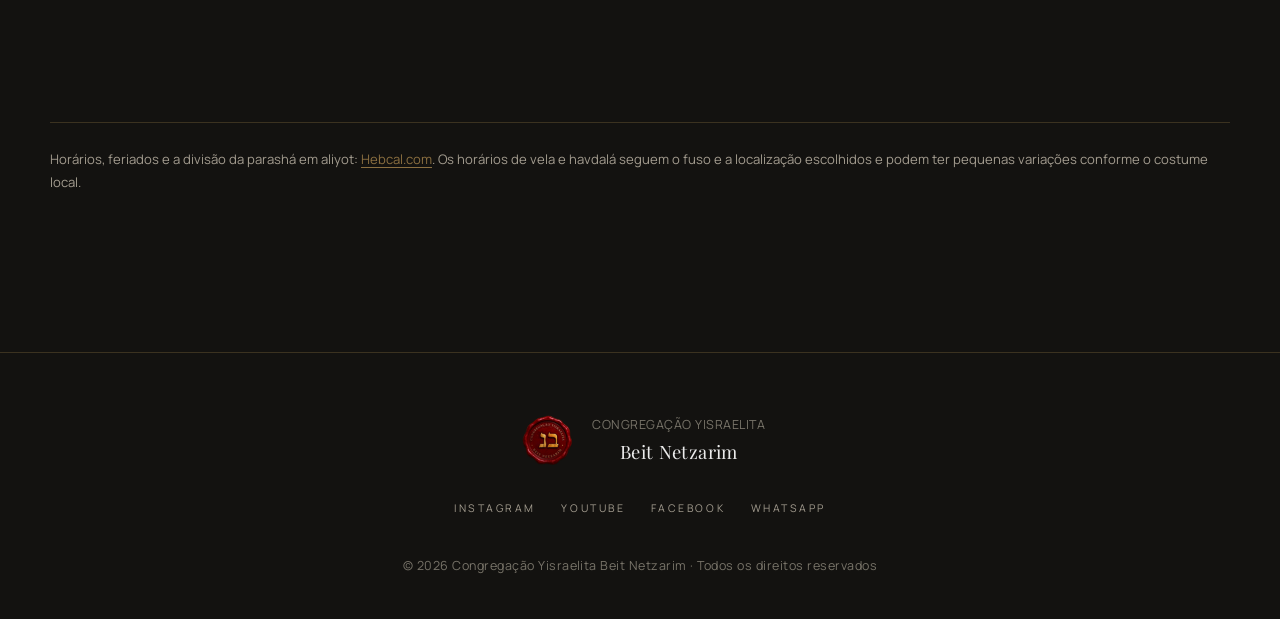
==== commit 07acc6a6: "Adicionar manifest PWA e icones sem transparencia para corrigir icone feio ao instalar na tela inici" ====
--- a/calendario.html
+++ b/calendario.html
@@ -15,7 +15,10 @@
 <link rel="canonical" href="https://beitnetzarim.com.br/calendario.html">
 
 <link rel="icon" href="favicon.png" type="image/png">
-<link rel="apple-touch-icon" href="logo.png">
+<link rel="apple-touch-icon" href="icon-180.png">
+<link rel="manifest" href="manifest.json">
+<meta name="apple-mobile-web-app-capable" content="yes">
+<meta name="apple-mobile-web-app-title" content="Beit Netzarim">
 
 <link rel="preconnect" href="https://fonts.googleapis.com">
 <link rel="preconnect" href="https://fonts.gstatic.com" crossorigin>
@@ -48,14 +51,14 @@
       <a href="index.html#quem-somos"><span>02</span>Quem Somos</a>
       <a href="index.html#lideranca"><span>03</span>Nosso Líder</a>
       <a href="index.html#pilares"><span>04</span>Nossos Pilares</a>
-      <a href="index.html#emunatenu"><span>05</span>Nossa Fé</a>
-      <a href="index.html#encontros"><span>06</span>Encontros</a>
-      <a href="index.html#moadim"><span>07</span>Moadim</a>
+      <a href="emunatenu.html"><span>05</span>Nossa Fé</a>
+      <a href="encontros.html"><span>06</span>Encontros</a>
+      <a href="moadim.html"><span>07</span>Moadim</a>
       <a href="tora.html"><span>08</span>Torá Online</a>
       <a href="calendario.html"><span>09</span>Calendário</a>
       <a href="index.html#ensino"><span>10</span>Ensino</a>
       <a href="index.html#tzedaka"><span>11</span>Tzedaká</a>
-      <a href="index.html#contato"><span>12</span>Contato</a>
+      <a href="contato.html"><span>12</span>Contato</a>
     </nav>
     <aside class="overlay__aside">
       <h4>Onde estamos</h4>
--- a/styles.css
+++ b/styles.css
@@ -234,19 +234,26 @@
 .leader__badge-role{font-family:var(--serif);font-weight:400;font-size:1.5rem;color:var(--cream)}
 .leader__badge-sub{font-size:.62rem;letter-spacing:.28em;text-transform:uppercase;color:var(--gold)}
 
-/* janela "Ver mais" do líder: mesma base do moed-modal, com foto no topo */
+/* janela "Ver mais" do líder: mesma base do moed-modal, com duas fotos no topo */
 .lider-modal{padding:0;overflow:hidden}
 .lider-modal__close{
   position:absolute;top:1.1rem;right:1.1rem;z-index:3;
 }
-.lider-modal__photo{
-  position:relative;width:100%;aspect-ratio:16/10;
-  background:linear-gradient(160deg,rgba(199,162,87,.14),rgba(19,18,16,.5));
+.lider-modal__fotos{
+  position:relative;width:100%;display:grid;grid-template-columns:1fr 1fr;
   flex:none;
 }
-.lider-modal__photo img{width:100%;height:100%;object-fit:cover;display:block}
-.lider-modal__photo.leader__photo--vazio img{display:none}
+.lider-modal__foto{position:relative;aspect-ratio:3/4;overflow:hidden;background:linear-gradient(160deg,rgba(199,162,87,.14),rgba(19,18,16,.5))}
+.lider-modal__foto img{width:100%;height:100%;object-fit:cover;display:block}
+.lider-modal__foto.leader__photo--vazio img{display:none}
+.lider-modal__foto .leader__placeholder{gap:0}
+.lider-modal__foto .leader__placeholder svg{width:38px;height:38px}
+.lider-modal__fotos .leader__badge{z-index:2}
 .lider-modal .moed-modal__body{padding-top:1.8rem}
+.lider-modal__pergunta{
+  font-size:clamp(1.4rem,3.2vw,1.9rem);color:var(--cream);margin:0 0 .8rem;
+}
+.lider-modal__resposta{font-size:1.02rem;color:var(--gold);margin-bottom:1.6rem}
 
 /* --- pilares --- */
 .grid-4{display:grid;grid-template-columns:repeat(4,1fr);gap:1.4rem;margin-top:3.4rem}
@@ -727,7 +734,6 @@
   .moed-modal{width:100%;max-height:92vh;border-radius:0}
   .moed-modal__head{padding:1.6rem 1.2rem 1rem;padding-right:4rem}
   .moed-modal__body{padding:1.3rem 1.2rem 2rem}
-  .lider-modal__photo{aspect-ratio:4/5}
   .leader__photo{aspect-ratio:1/1}
   .creed__item summary{gap:.9rem;padding:1.3rem .2rem}
   .creed__num{min-width:1.8rem}
